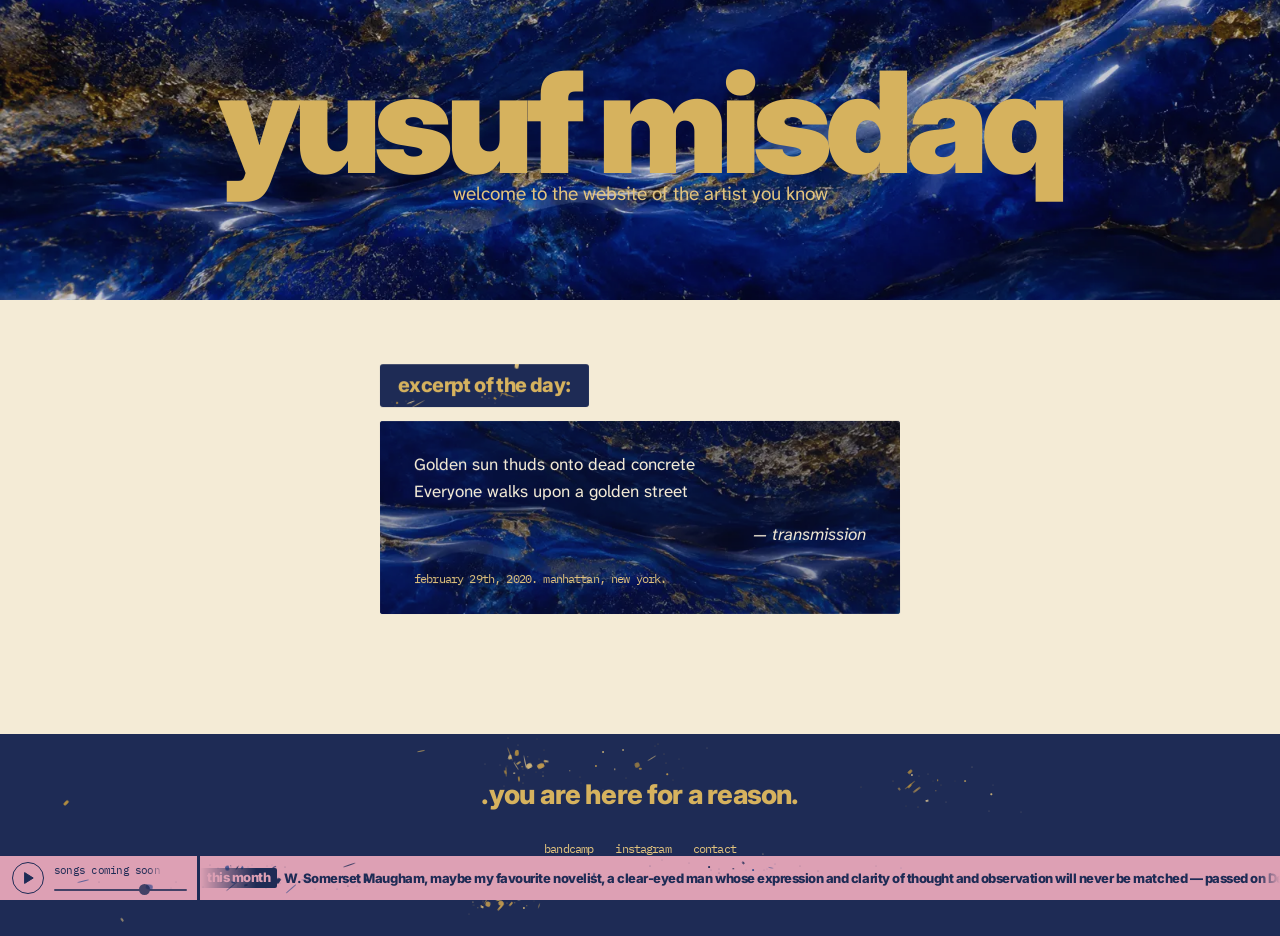
==== index.html @ 58c17336 "Add files via upload" ====
<!doctype html>
<html lang="en">
<head>
<meta charset="utf-8">
<meta name="viewport" content="width=device-width, initial-scale=1">
<title>yusuf misdaq</title>
<link rel="stylesheet" href="https://fonts.googleapis.com/css2?family=Inter:wght@800;900&amp;display=swap">
<link rel="stylesheet" href="https://fonts.googleapis.com/css2?family=IBM+Plex+Mono:wght@400;500&amp;display=swap">
<link rel="stylesheet" href="https://fonts.googleapis.com/css2?family=Atkinson+Hyperlegible+Next:wght@400;600&amp;display=swap">
<link rel="stylesheet" href="https://fonts.googleapis.com/css2?family=Atkinson+Hyperlegible:wght@400;700&amp;display=swap">
<style>
body{margin:0;background:#F4EBD6}
a{color:#1E2B55}a:hover{color:#2E4A8C}
.lapis{position:relative;overflow:hidden;background:#1E2B55}
.fx{position:absolute;top:0;right:0;bottom:0;left:0;pointer-events:none}
.fk{position:absolute;display:block}
.above{position:relative;z-index:1}
.ph::before{content:"";position:absolute;top:0;right:0;bottom:0;left:0;background-size:cover;background-repeat:no-repeat;background-position:var(--bp,50% 50%);z-index:0}
.ph::after{content:"";position:absolute;top:0;right:0;bottom:0;left:0;background:rgba(14,20,48,var(--dim,.3));z-index:0}
.ph-1::before{background-image:url(media/images/portrait-1.webp)}
.ph-2::before{background-image:url(media/images/portrait-2.webp)}
.ph-flip::before{transform:rotate(180deg)}
.ph-mx::before{transform:scaleX(-1)}
.ph-my::before{transform:scaleY(-1)}
.ph-zoom::before{background-size:var(--bs) auto}
.poemlink{text-decoration:none;color:#F4EBD6;transition:box-shadow .3s ease}
.poemlink::after{transition:background .3s ease}
.poemlink:hover,.poemlink:focus-visible{color:#F4EBD6;box-shadow:0 0 0 2px #D6B25E,0 0 30px rgba(214,178,94,.45)}
.poemlink:hover::after,.poemlink:focus-visible::after{background:rgba(14,20,48,.25)}
.poemlink:focus-visible{outline:none}
.fcall{font-family:Inter,'Helvetica Neue',Arial,sans-serif;font-weight:800;font-size:27px;letter-spacing:-0.03em;color:#D6B25E;text-transform:lowercase;text-align:center;margin:0}
.foot{margin-top:120px;border-radius:0;padding:44px 44px 80px;color:#F4EBD6;display:flex;flex-direction:column;gap:30px}
.frow{display:flex;flex-wrap:wrap;justify-content:space-between;align-items:flex-end;gap:24px}
.flab{font-family:Inter,'Helvetica Neue',Arial,sans-serif;font-weight:800;font-size:22px;letter-spacing:-0.03em;color:#D6B25E;text-transform:lowercase;margin:0 0 12px}
.fform{display:flex;flex-wrap:wrap;gap:10px;max-width:460px}
.fld{flex:1 1 220px;min-width:0;min-height:44px;box-sizing:border-box;border:1.5px solid #E3C47E;background:transparent;color:#F4EBD6;border-radius:999px;padding:11px 18px;font-family:'Atkinson Hyperlegible Next','Atkinson Hyperlegible',Verdana,sans-serif;font-size:15px}
.fld::placeholder{color:rgba(244,235,214,.7)}
.fbtn{min-height:44px;border:none;border-radius:999px;padding:11px 22px;background:#D6B25E;color:#1E2B55;font-family:'Atkinson Hyperlegible Next','Atkinson Hyperlegible',Verdana,sans-serif;font-size:15px;cursor:pointer;text-transform:lowercase}
.flinks{display:flex;flex-wrap:wrap;gap:6px 22px;font-family:'IBM Plex Mono',ui-monospace,monospace;font-size:12px;letter-spacing:-0.07em;text-transform:lowercase}
.flinks a{color:#E3C47E;text-underline-offset:4px}.flinks a:hover{color:#F4EBD6}
.fsig{font-family:'IBM Plex Mono',ui-monospace,monospace;font-size:12px;letter-spacing:-0.07em;color:#E3C47E;text-transform:lowercase}
.ph .fx{display:none}
.namelink{display:flex;align-items:center;justify-content:center;text-decoration:none;min-height:300px;padding:40px 24px;box-sizing:border-box;border-radius:0;width:100%}
.namelink:focus-visible{outline:2px solid #D6B25E;outline-offset:-6px}
.nm{font-family:Inter,'Helvetica Neue',Arial,sans-serif;font-weight:900;font-size:clamp(56px,11vw,150px);line-height:.88;letter-spacing:-0.05em;color:#D6B25E;text-transform:lowercase;text-align:center;transition:color .3s ease}
.tag{display:block;margin-top:-2px;font-family:'Atkinson Hyperlegible Next','Atkinson Hyperlegible',Verdana,sans-serif;font-weight:400;font-size:clamp(14px,1.6vw,19px);line-height:1.2;color:#E3C47E;text-transform:lowercase;text-align:center}
.namelink:hover .nm,.namelink:focus-visible .nm{color:#EED39A}
.enter{display:block;margin-top:18px;font-family:'IBM Plex Mono',ui-monospace,monospace;font-size:12px;letter-spacing:-0.07em;color:#E3C47E;text-transform:lowercase;text-align:center;opacity:0;transition:opacity .3s ease}
.namelink:hover .enter,.namelink:focus-visible .enter{opacity:1}
@media (hover: none){.enter{opacity:1}}
@keyframes drop{from{opacity:0;transform:translateY(-14px) rotate(var(--r))}to{opacity:1;transform:translateY(0) rotate(var(--r))}}
.stack{width:min(520px,100%);margin:64px auto 0;transform:rotate(var(--r));animation:drop .6s ease .3s both}
.eod{display:inline-block;margin:0 0 10px;padding:11px 18px 12px;border-radius:3px;font-family:Inter,'Helvetica Neue',Arial,sans-serif;font-weight:800;font-size:20px;line-height:1;letter-spacing:-0.03em;color:#D6B25E;text-transform:lowercase}
.poem{display:block;width:100%;box-sizing:border-box;padding:30px 34px 28px;border-radius:3px;color:#F4EBD6}
.pt{font-family:'Atkinson Hyperlegible Next','Atkinson Hyperlegible',Verdana,sans-serif;font-weight:400;font-style:italic;font-size:17px;line-height:1.6;text-transform:lowercase;margin:16px 0 0;text-align:right}
.pb{font-family:'Atkinson Hyperlegible Next','Atkinson Hyperlegible',Verdana,sans-serif;font-size:17px;line-height:1.6;white-space:pre-wrap;margin:0}
.pm{display:flex;flex-wrap:wrap;justify-content:space-between;gap:8px 20px;margin-top:22px;font-family:'IBM Plex Mono',ui-monospace,monospace;font-size:12px;letter-spacing:-0.07em;color:#E3C47E;text-transform:lowercase}
.pm a{color:#E3C47E;text-underline-offset:4px}
.pm a:hover{color:#F4EBD6}
.sunwrap{position:relative}
.rays{position:absolute;top:50%;margin-top:-80px;overflow:visible;filter:url(#raypix)}
.rays-l{left:-124px}.rays-r{right:-124px}
.ray{stroke:#1E2B55;stroke-width:6;stroke-linecap:round;opacity:0;animation:flash 2s step-end infinite}
@keyframes flash{0%{opacity:1}50%{opacity:0}100%{opacity:0}}
@media (max-width: 720px){.rays{display:none}}
@media (prefers-reduced-motion: reduce){.stack{animation:none}.ray{animation:none;opacity:1}}
.strip{position:fixed;left:0;right:0;bottom:0;z-index:50;height:44px;display:flex;align-items:center;background:var(--sbg);color:var(--sfg);box-shadow:0 -1px 0 var(--sline)}
.s-lapis{--sbg:#1E2B55;--sfg:#F4EBD6;--slab:#D6B25E;--sacc:#D6B25E;--sline:rgba(214,178,94,.35);--spill:#1E2B55}
.s-red{--sbg:#9E2A22;--sfg:#F4EBD6;--slab:#EED39A;--sacc:#EED39A;--sline:rgba(30,43,85,.5);--spill:#9E2A22}
.s-gold{--sbg:#D6B25E;--sfg:#1E2B55;--slab:#1E2B55;--sacc:#1E2B55;--sline:rgba(30,43,85,.45);--spill:#D6B25E}
.s-pink{--sbg:#DDA0B4;--sfg:#1E2B55;--slab:#1E2B55;--sacc:#1E2B55;--sline:rgba(30,43,85,.4);--spill:#DDA0B4;--sbar:#1E2B55}
.s-lapis,.s-red{--sbar:#D6B25E}.s-gold{--sbar:#1E2B55}
.s-gold .fx{display:none}
.s-red .fk{opacity:.55 !important}
.player{flex:0 0 auto;width:clamp(200px,14%,260px);border-right:3px solid var(--sbar);display:flex;align-items:center;gap:10px;padding:0 10px 0 12px;box-sizing:border-box;height:100%}
.pp{flex:0 0 auto;width:32px;height:32px;border:1.5px solid var(--sacc);border-radius:50%;background:transparent;display:flex;align-items:center;justify-content:center;cursor:pointer;padding:0;color:var(--sacc)}
.pp:hover,.pp:focus-visible{background:rgba(255,255,255,.12);outline:none}
.pp svg{display:block}
.pmeta{min-width:0;flex:1 1 auto;display:flex;flex-direction:column;gap:5px}
.song{display:block;width:100%;overflow:hidden;white-space:nowrap;-webkit-mask-image:linear-gradient(to right,#000 85%,transparent);mask-image:linear-gradient(to right,#000 85%,transparent)}
.songin{display:inline-block;font-family:'IBM Plex Mono',ui-monospace,monospace;font-size:11px;letter-spacing:-0.07em;color:var(--slab);text-transform:lowercase;line-height:1.1;will-change:transform}
.songin i{font-style:normal;padding:0 14px}
.songin b{font-weight:inherit}
.songin[data-short] .dup{display:none}
.song{max-width:110px}
.vol{-webkit-appearance:none;appearance:none;width:100%;height:14px;margin:0;background:transparent;cursor:pointer}
.vol::-webkit-slider-runnable-track{height:2px;background:var(--sacc);opacity:.8;border-radius:2px}
.vol::-moz-range-track{height:2px;background:var(--sacc);border-radius:2px}
.vol::-webkit-slider-thumb{-webkit-appearance:none;width:11px;height:11px;margin-top:-4.5px;border-radius:50%;background:var(--sacc);border:none}
.vol::-moz-range-thumb{width:11px;height:11px;border-radius:50%;background:var(--sacc);border:none}
.vol:focus-visible{outline:1px solid var(--sacc);outline-offset:2px}
.tick{flex:1 1 auto;min-width:0;height:100%;overflow:hidden;display:flex;align-items:center;cursor:default;-webkit-mask-image:linear-gradient(to right,transparent,#000 56px,#000 calc(100% - 22px),transparent);mask-image:linear-gradient(to right,transparent,#000 56px,#000 calc(100% - 22px),transparent)}
.track{display:flex;flex:0 0 auto;width:max-content;will-change:transform}
.ti{display:inline-flex;align-items:center;gap:7px;white-space:nowrap;padding-right:20px;font-family:Inter,'Helvetica Neue',Arial,sans-serif;font-weight:800;letter-spacing:-0.03em}
.ti::after{content:"\2726";color:var(--sacc);font-size:10px;padding-left:11px}
.tl,.tt{display:block;line-height:1}
.tl{font-weight:800;font-size:13px;color:var(--slab)}
.tt{font-size:13px;color:var(--sfg)}
a.tt{text-decoration:underline;text-decoration-thickness:1.5px;text-decoration-color:var(--sacc);text-underline-offset:4px}
a.tt:hover,a.tt:focus-visible{opacity:.8;outline:none}
.tmoon .tl{font-size:15px;line-height:1}
.tday .tl{color:var(--spill);background:var(--slab);padding:3px 7px 4px;border-radius:2px}
@media (max-width: 720px){.player{width:auto;padding-right:6px;gap:8px}.pmeta{width:84px;flex:0 0 84px}.vol{display:none}}
</style>
</head>
<body>
<div id="app"></div>
<noscript><p style="font-family:sans-serif;padding:24px">this site needs javascript turned on.</p></noscript>
<script type="module" src="assets/js/index.js"></script>
</body>
</html>
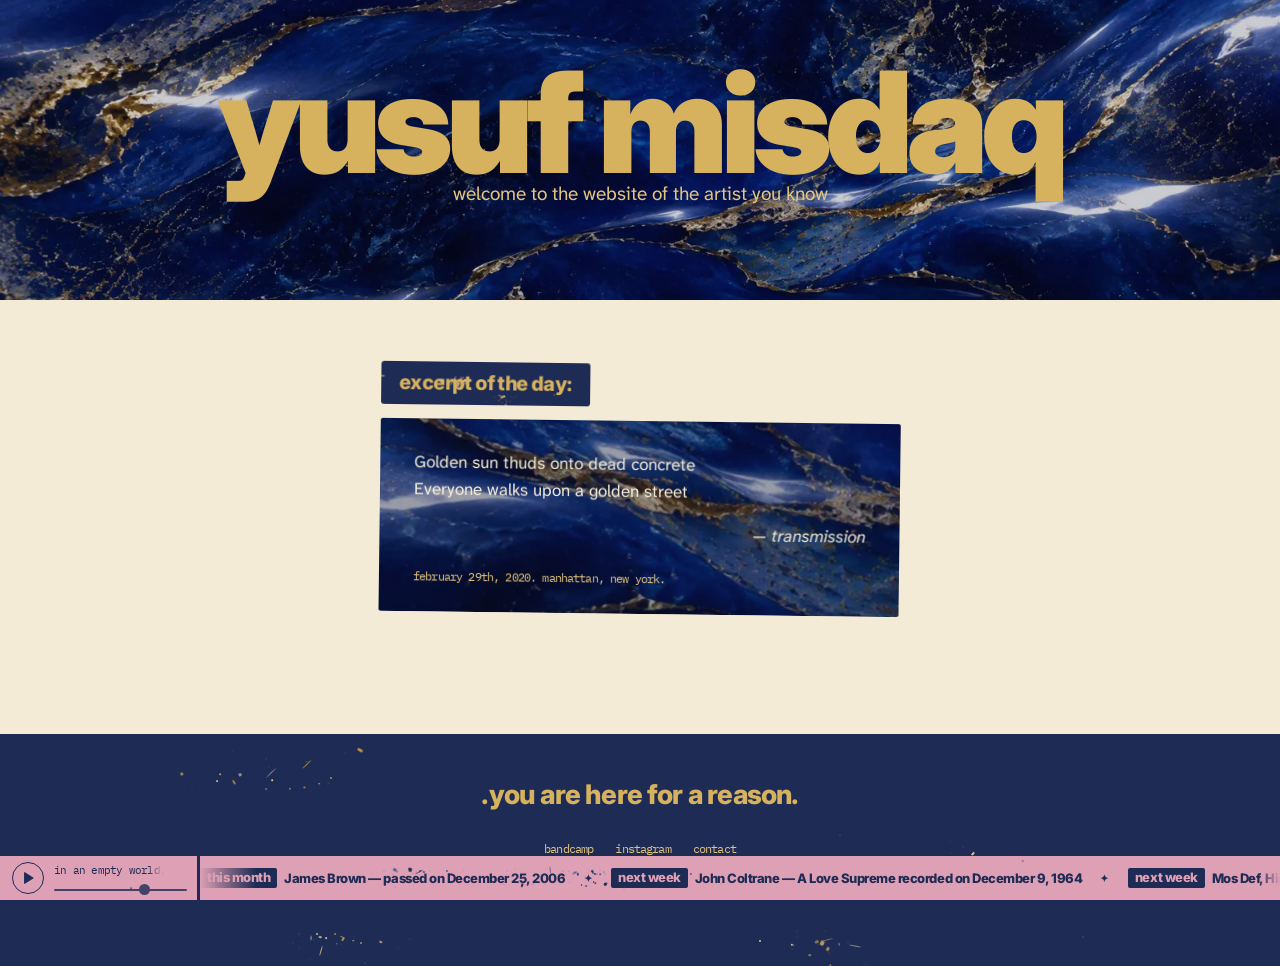
==== commit 496406f6: "iPhone fix: strip reaches the screen edge, footer clears the strip - strip extends behind Safari's t" ====
--- a/index.html
+++ b/index.html
@@ -2,7 +2,8 @@
 <html lang="en">
 <head>
 <meta charset="utf-8">
-<meta name="viewport" content="width=device-width, initial-scale=1">
+<meta name="viewport" content="width=device-width, initial-scale=1, viewport-fit=cover">
+<meta name="theme-color" content="#F4EBD6">
 <title>yusuf misdaq</title>
 <link rel="stylesheet" href="https://fonts.googleapis.com/css2?family=Inter:wght@800;900&amp;display=swap">
 <link rel="stylesheet" href="https://fonts.googleapis.com/css2?family=IBM+Plex+Mono:wght@400;500&amp;display=swap">
@@ -101,6 +102,16 @@
 .tmoon .tl{font-size:15px;line-height:1}
 .tday .tl{color:var(--spill);background:var(--slab);padding:3px 7px 4px;border-radius:2px}
 @media (max-width: 720px){.player{width:auto;padding-right:6px;gap:8px}.pmeta{width:84px;flex:0 0 84px}.vol{display:none}}
+html{background:#F4EBD6}
+.strip{box-sizing:border-box;height:calc(44px + env(safe-area-inset-bottom));padding-bottom:env(safe-area-inset-bottom)}
+.foot{padding-bottom:calc(110px + env(safe-area-inset-bottom)) !important}
+@media (max-width: 760px){
+.foot{padding-bottom:calc(190px + env(safe-area-inset-bottom)) !important}
+html[data-strip="top"] .strip{top:0;bottom:auto;height:calc(44px + env(safe-area-inset-top));padding-top:env(safe-area-inset-top);padding-bottom:0;box-shadow:0 1px 0 var(--sline)}
+html[data-strip="top"] body{padding-top:calc(44px + env(safe-area-inset-top))}
+html[data-strip="top"] .foot,html[data-strip="end"] .foot{padding-bottom:calc(36px + env(safe-area-inset-bottom)) !important}
+html[data-strip="end"] .strip{position:relative;height:auto;min-height:44px;padding-bottom:env(safe-area-inset-bottom)}
+}
 </style>
 </head>
 <body>
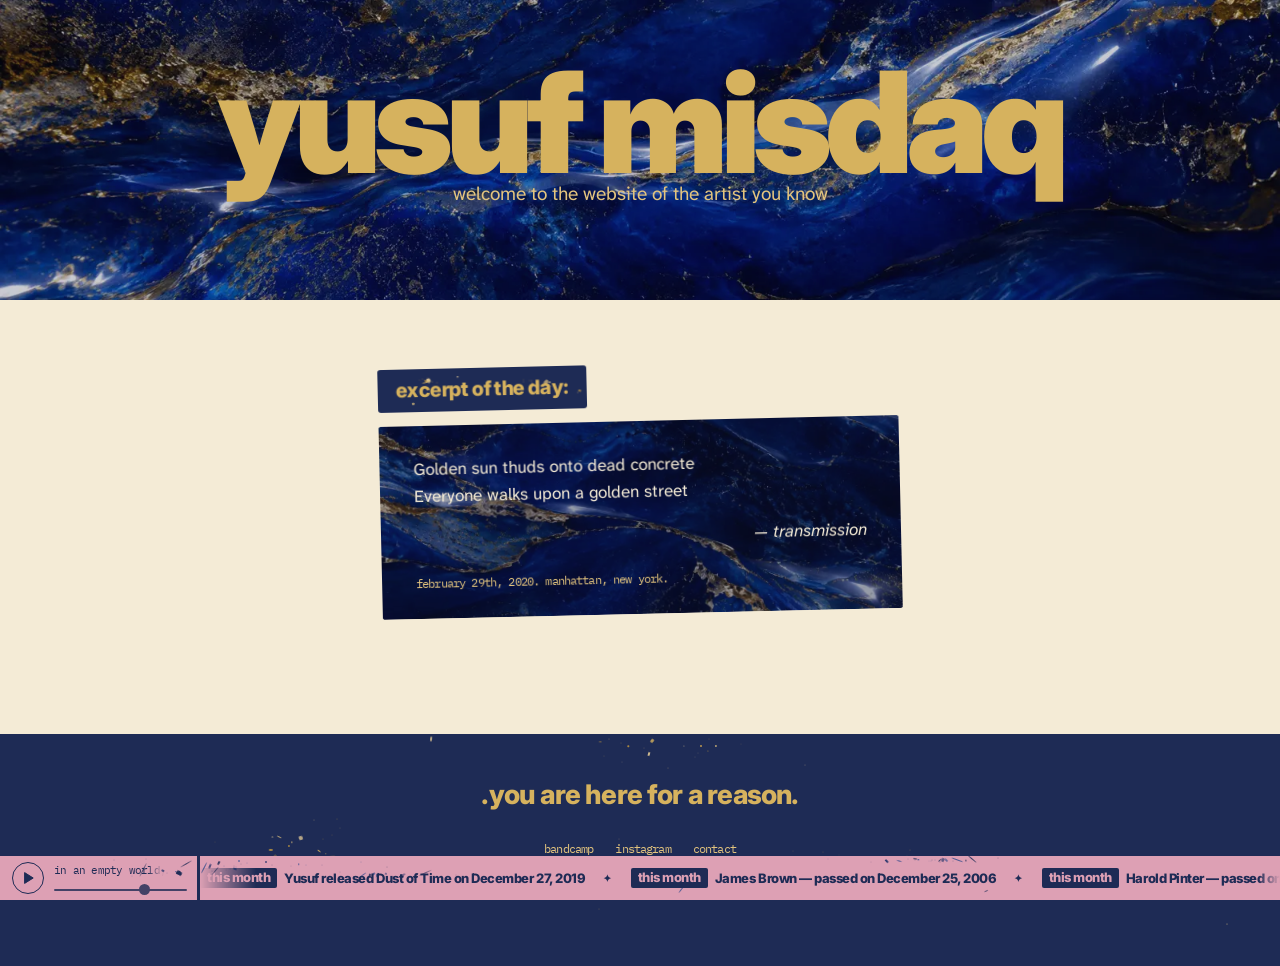
==== commit cde397df: "iPhone: keep Safari's toolbar cream under the strip, slimmer name banner on phones - strip colour dr" ====
--- a/index.html
+++ b/index.html
@@ -103,7 +103,12 @@
 .tday .tl{color:var(--spill);background:var(--slab);padding:3px 7px 4px;border-radius:2px}
 @media (max-width: 720px){.player{width:auto;padding-right:6px;gap:8px}.pmeta{width:84px;flex:0 0 84px}.vol{display:none}}
 html{background:#F4EBD6}
-.strip{box-sizing:border-box;height:calc(44px + env(safe-area-inset-bottom));padding-bottom:env(safe-area-inset-bottom)}
+/* iPhone Safari tints its toolbar from a fixed bar's own background colour; drawing the colour on a pseudo-element
+   keeps the strip pink while the toolbar area below stays cream */
+.strip{background:transparent !important}
+.strip::before{content:"";position:absolute;top:0;right:0;bottom:0;left:0;background:var(--sbg);z-index:-1}
+.namelink{min-height:300px}
+@media (max-width: 760px){.namelink{min-height:0;padding:40px 20px 34px}}
 .foot{padding-bottom:calc(110px + env(safe-area-inset-bottom)) !important}
 @media (max-width: 760px){
 .foot{padding-bottom:calc(190px + env(safe-area-inset-bottom)) !important}
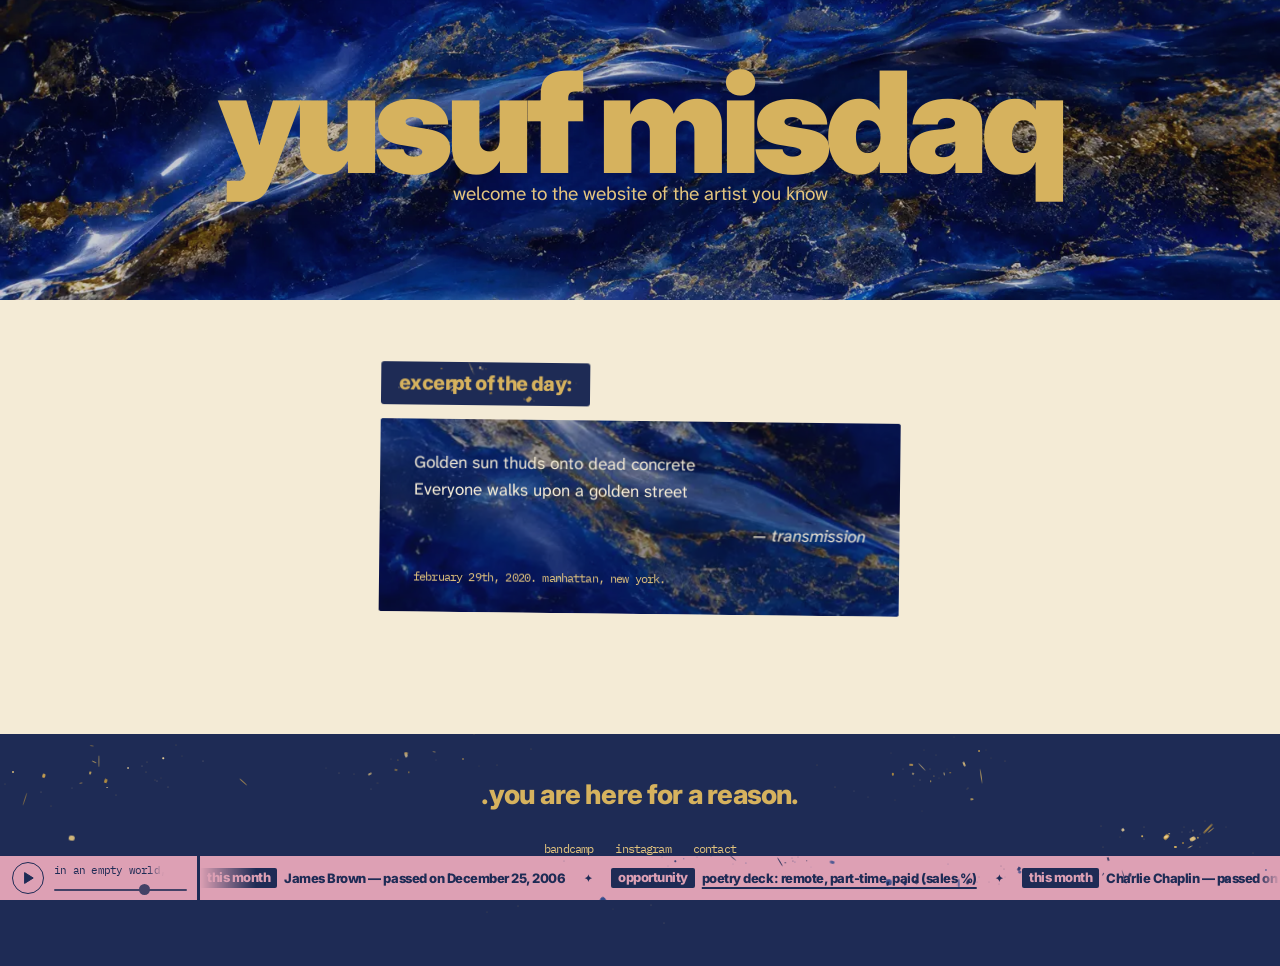
==== commit 43953ec0: "Phones: the strip sits under the name banner as part of the page Safari's floating toolbar owns the " ====
--- a/index.html
+++ b/index.html
@@ -111,11 +111,12 @@
 @media (max-width: 760px){.namelink{min-height:0;padding:40px 20px 34px}}
 .foot{padding-bottom:calc(110px + env(safe-area-inset-bottom)) !important}
 @media (max-width: 760px){
-.foot{padding-bottom:calc(190px + env(safe-area-inset-bottom)) !important}
-html[data-strip="top"] .strip{top:0;bottom:auto;height:calc(44px + env(safe-area-inset-top));padding-top:env(safe-area-inset-top);padding-bottom:0;box-shadow:0 1px 0 var(--sline)}
-html[data-strip="top"] body{padding-top:calc(44px + env(safe-area-inset-top))}
-html[data-strip="top"] .foot,html[data-strip="end"] .foot{padding-bottom:calc(36px + env(safe-area-inset-bottom)) !important}
-html[data-strip="end"] .strip{position:relative;height:auto;min-height:44px;padding-bottom:env(safe-area-inset-bottom)}
+/* phones: Safari's floating toolbar owns the bottom of the screen, so the strip joins the page instead of floating:
+   it sits directly under the name banner, the same slim band as on desktop */
+#app > div > *{order:2}
+#app > div > .namelink{order:0}
+#app > div > .strip{order:1;position:relative;bottom:auto;left:auto;right:auto;z-index:2}
+.foot{padding-bottom:calc(36px + env(safe-area-inset-bottom)) !important}
 }
 </style>
 </head>
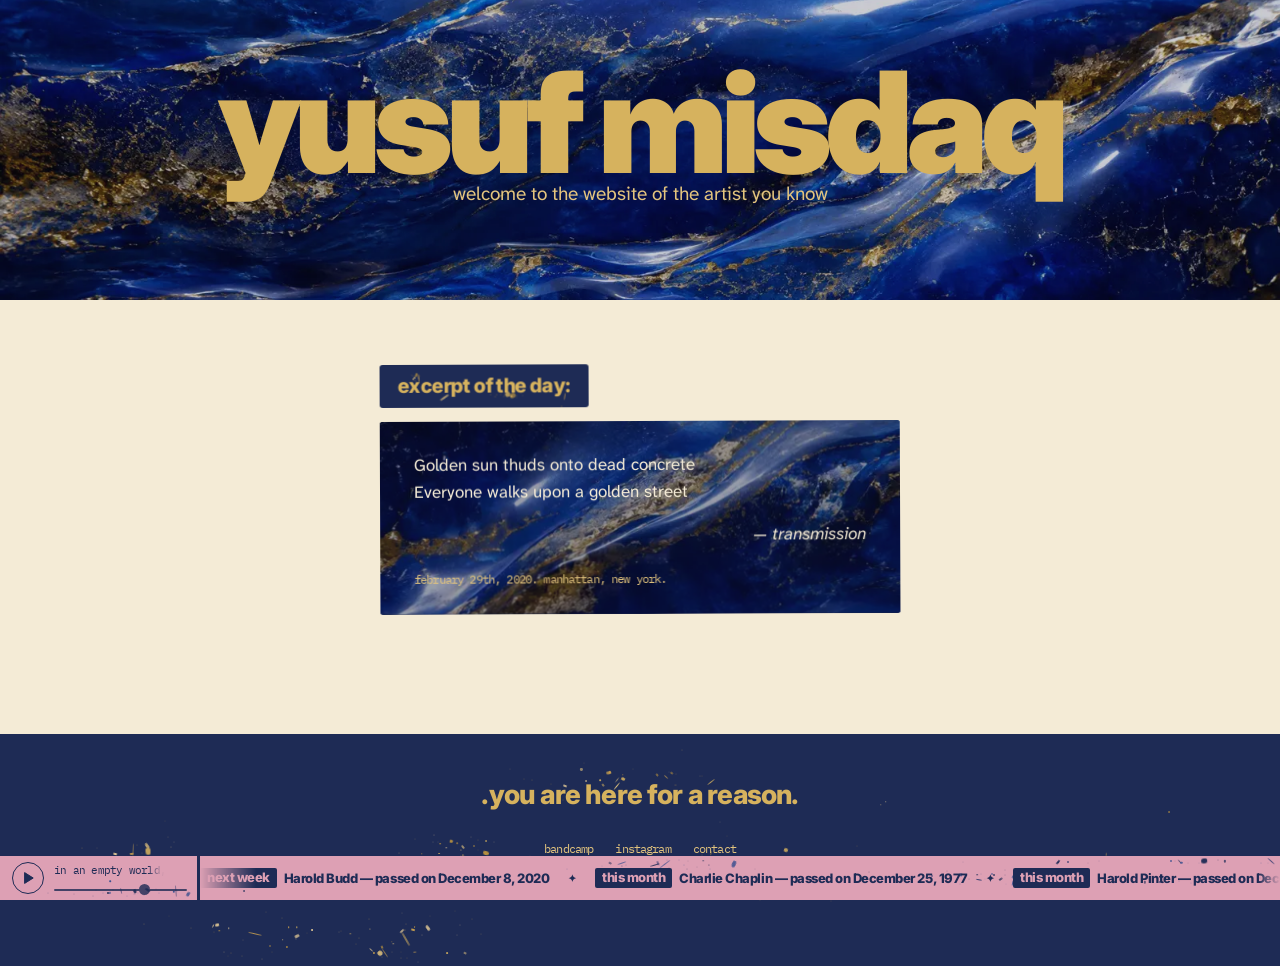
==== commit b7f364bf: "Phones: strip sits just above the footer Co-Authored-By: Claude Opus 5.5 <noreply@anthropic.com> Cla" ====
--- a/index.html
+++ b/index.html
@@ -112,10 +112,11 @@
 .foot{padding-bottom:calc(110px + env(safe-area-inset-bottom)) !important}
 @media (max-width: 760px){
 /* phones: Safari's floating toolbar owns the bottom of the screen, so the strip joins the page instead of floating:
-   it sits directly under the name banner, the same slim band as on desktop */
-#app > div > *{order:2}
+   it sits directly above the footer, the same slim band as on desktop */
+#app > div > *{order:1}
 #app > div > .namelink{order:0}
-#app > div > .strip{order:1;position:relative;bottom:auto;left:auto;right:auto;z-index:2}
+#app > div > .strip{order:2;position:relative;bottom:auto;left:auto;right:auto;z-index:2;margin-top:110px}
+#app > div > .foot{order:3;margin-top:0 !important}
 .foot{padding-bottom:calc(36px + env(safe-area-inset-bottom)) !important}
 }
 </style>
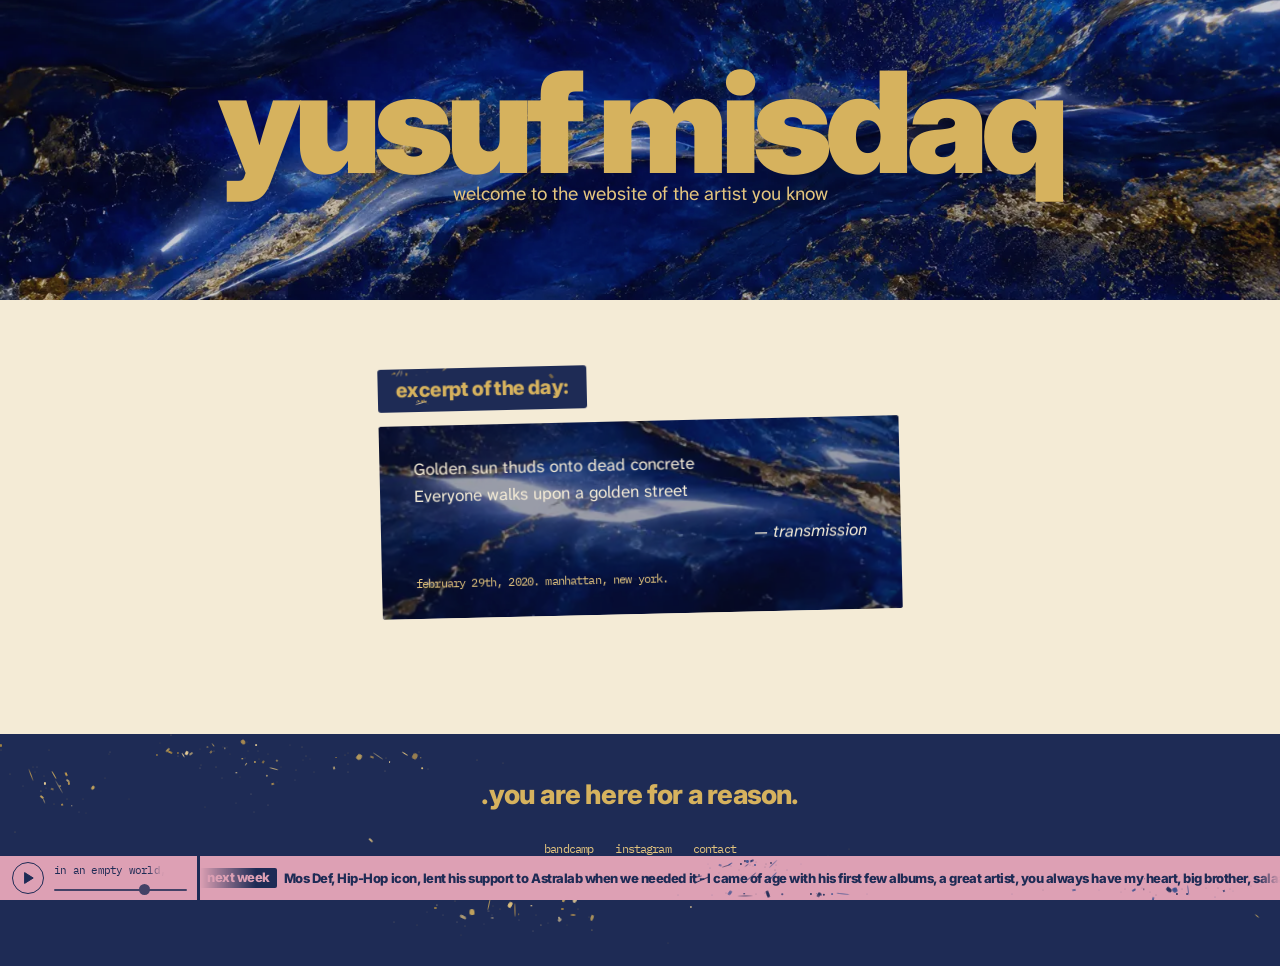
==== commit f9abe734: "Phones: no music until play is pressed; indigo below the footer - on touch screens the player no lon" ====
--- a/index.html
+++ b/index.html
@@ -4,6 +4,7 @@
 <meta charset="utf-8">
 <meta name="viewport" content="width=device-width, initial-scale=1, viewport-fit=cover">
 <meta name="theme-color" content="#F4EBD6">
+<style>html{background:#1E2B55}</style>
 <title>yusuf misdaq</title>
 <link rel="stylesheet" href="https://fonts.googleapis.com/css2?family=Inter:wght@800;900&amp;display=swap">
 <link rel="stylesheet" href="https://fonts.googleapis.com/css2?family=IBM+Plex+Mono:wght@400;500&amp;display=swap">
@@ -102,7 +103,7 @@
 .tmoon .tl{font-size:15px;line-height:1}
 .tday .tl{color:var(--spill);background:var(--slab);padding:3px 7px 4px;border-radius:2px}
 @media (max-width: 720px){.player{width:auto;padding-right:6px;gap:8px}.pmeta{width:84px;flex:0 0 84px}.vol{display:none}}
-html{background:#F4EBD6}
+html{background:#1E2B55}
 /* iPhone Safari tints its toolbar from a fixed bar's own background colour; drawing the colour on a pseudo-element
    keeps the strip pink while the toolbar area below stays cream */
 .strip{background:transparent !important}
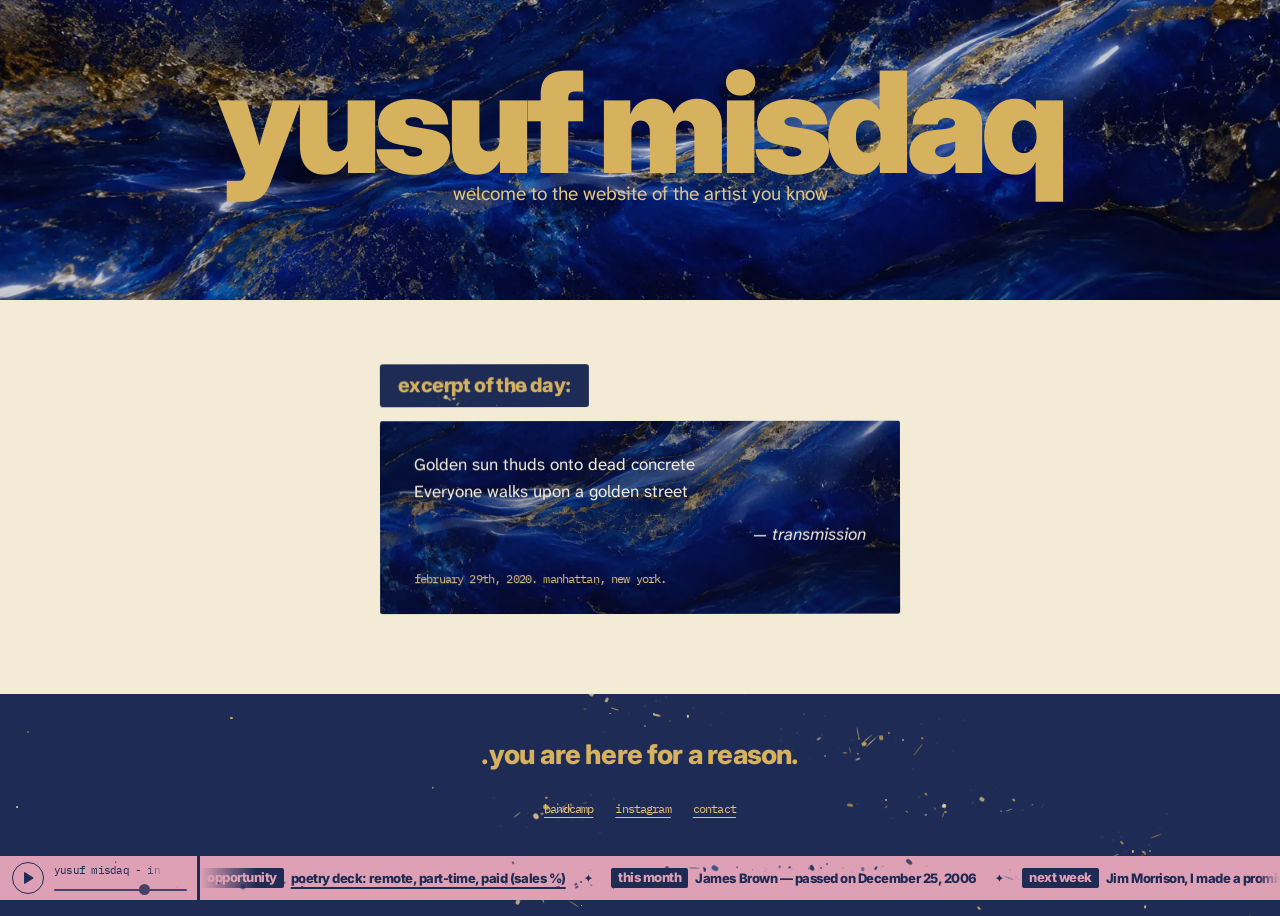
==== commit d94ef6fc: "Keep the music strip and footer on every page; pages swap without reloading so the music never stops" ====
--- a/index.html
+++ b/index.html
@@ -4,13 +4,14 @@
 <meta charset="utf-8">
 <meta name="viewport" content="width=device-width, initial-scale=1, viewport-fit=cover">
 <meta name="theme-color" content="#F4EBD6">
-<style>html{background:#1E2B55}</style>
 <title>yusuf misdaq</title>
-<link rel="stylesheet" href="https://fonts.googleapis.com/css2?family=Inter:wght@800;900&amp;display=swap">
+<link rel="stylesheet" href="https://fonts.googleapis.com/css2?family=Inter:wght@400;800;900&amp;display=swap">
 <link rel="stylesheet" href="https://fonts.googleapis.com/css2?family=IBM+Plex+Mono:wght@400;500&amp;display=swap">
 <link rel="stylesheet" href="https://fonts.googleapis.com/css2?family=Atkinson+Hyperlegible+Next:wght@400;600&amp;display=swap">
 <link rel="stylesheet" href="https://fonts.googleapis.com/css2?family=Atkinson+Hyperlegible:wght@400;700&amp;display=swap">
-<style>
+<link rel="stylesheet" href="https://fonts.googleapis.com/css2?family=Aref+Ruqaa:wght@700&amp;family=Vazirmatn:wght@700&amp;display=swap">
+<link rel="stylesheet" href="assets/css/shell.css">
+<style id="page-css">
 body{margin:0;background:#F4EBD6}
 a{color:#1E2B55}a:hover{color:#2E4A8C}
 .lapis{position:relative;overflow:hidden;background:#1E2B55}
@@ -123,8 +124,8 @@
 </style>
 </head>
 <body>
-<div id="app"></div>
+<div id="shell"><div id="app"></div><div id="strip"></div><div id="foot"></div></div>
 <noscript><p style="font-family:sans-serif;padding:24px">this site needs javascript turned on.</p></noscript>
-<script type="module" src="assets/js/index.js"></script>
+<script type="module" src="assets/js/app.js" data-page="assets/js/index.js"></script>
 </body>
 </html>
--- a/assets/css/shell.css
+++ b/assets/css/shell.css
@@ -0,0 +1,67 @@
+/* the shell around every page: base colours, the music/news strip and the footer. pages bring their own styles. */
+html{background:#1E2B55}
+body{margin:0;background:#F4EBD6}
+a{color:#1E2B55}a:hover{color:#2E4A8C}
+#shell{min-height:100vh;display:flex;flex-direction:column;background:#F4EBD6}
+#app{flex:1 0 auto;display:flex;flex-direction:column}
+#app > div{min-height:0 !important;flex:1 0 auto}
+.lapis{position:relative;overflow:hidden;background:#1E2B55}
+.fx{position:absolute;top:0;right:0;bottom:0;left:0;pointer-events:none}
+.fk{position:absolute;display:block}
+.above{position:relative;z-index:1}
+
+/* footer */
+#foot{margin-top:80px}
+#foot .foot{margin:0 !important;border-radius:0;padding:44px 44px calc(100px + env(safe-area-inset-bottom)) !important;color:#F4EBD6;display:flex;flex-direction:column;gap:30px}
+.fcall{font-family:Inter,'Helvetica Neue',Arial,sans-serif;font-weight:800;font-size:27px;letter-spacing:-0.03em;color:#D6B25E;text-transform:lowercase;text-align:center;margin:0}
+.flinks{display:flex;flex-wrap:wrap;gap:6px 22px;font-family:'IBM Plex Mono',ui-monospace,monospace;font-size:12px;letter-spacing:-0.07em;text-transform:lowercase}
+.flinks a{color:#E3C47E;text-underline-offset:4px}.flinks a:hover{color:#F4EBD6}
+
+/* the strip: fixed along the bottom on computers */
+#strip .strip{position:fixed;left:0;right:0;bottom:0;z-index:50;height:44px;display:flex;align-items:center;background:var(--sbg);color:var(--sfg);box-shadow:0 -1px 0 var(--sline)}
+#strip .s-lapis{--sbg:#1E2B55;--sfg:#F4EBD6;--slab:#D6B25E;--sacc:#D6B25E;--sline:rgba(214,178,94,.35);--spill:#1E2B55}
+#strip .s-red{--sbg:#9E2A22;--sfg:#F4EBD6;--slab:#EED39A;--sacc:#EED39A;--sline:rgba(30,43,85,.5);--spill:#9E2A22}
+#strip .s-gold{--sbg:#D6B25E;--sfg:#1E2B55;--slab:#1E2B55;--sacc:#1E2B55;--sline:rgba(30,43,85,.45);--spill:#D6B25E}
+#strip .s-pink{--sbg:#DDA0B4;--sfg:#1E2B55;--slab:#1E2B55;--sacc:#1E2B55;--sline:rgba(30,43,85,.4);--spill:#DDA0B4;--sbar:#1E2B55}
+#strip .s-lapis,#strip .s-red{--sbar:#D6B25E}#strip .s-gold{--sbar:#1E2B55}
+#strip .s-gold .fx{display:none}
+#strip .s-red .fk{opacity:.55 !important}
+#strip .player{flex:0 0 auto;width:clamp(200px,14%,260px);border-right:3px solid var(--sbar);display:flex;align-items:center;gap:10px;padding:0 10px 0 12px;box-sizing:border-box;height:100%}
+#strip .pp{flex:0 0 auto;width:32px;height:32px;border:1.5px solid var(--sacc);border-radius:50%;background:transparent;display:flex;align-items:center;justify-content:center;cursor:pointer;padding:0;color:var(--sacc)}
+#strip .pp:hover,#strip .pp:focus-visible{background:rgba(255,255,255,.12);outline:none}
+#strip .pp svg{display:block}
+#strip .pmeta{min-width:0;flex:1 1 auto;display:flex;flex-direction:column;gap:5px}
+#strip .song{display:block;width:100%;overflow:hidden;white-space:nowrap;-webkit-mask-image:linear-gradient(to right,#000 85%,transparent);mask-image:linear-gradient(to right,#000 85%,transparent)}
+#strip .songin{display:inline-block;font-family:'IBM Plex Mono',ui-monospace,monospace;font-size:11px;letter-spacing:-0.07em;color:var(--slab);text-transform:lowercase;line-height:1.1;will-change:transform}
+#strip .songin i{font-style:normal;padding:0 14px}
+#strip .songin b{font-weight:inherit}
+#strip .songin[data-short] .dup{display:none}
+#strip .song{max-width:110px}
+#strip .vol{-webkit-appearance:none;appearance:none;width:100%;height:14px;margin:0;background:transparent;cursor:pointer}
+#strip .vol::-webkit-slider-runnable-track{height:2px;background:var(--sacc);opacity:.8;border-radius:2px}
+#strip .vol::-moz-range-track{height:2px;background:var(--sacc);border-radius:2px}
+#strip .vol::-webkit-slider-thumb{-webkit-appearance:none;width:11px;height:11px;margin-top:-4.5px;border-radius:50%;background:var(--sacc);border:none}
+#strip .vol::-moz-range-thumb{width:11px;height:11px;border-radius:50%;background:var(--sacc);border:none}
+#strip .vol:focus-visible{outline:1px solid var(--sacc);outline-offset:2px}
+#strip .tick{flex:1 1 auto;min-width:0;height:100%;overflow:hidden;display:flex;align-items:center;cursor:default;-webkit-mask-image:linear-gradient(to right,transparent,#000 56px,#000 calc(100% - 22px),transparent);mask-image:linear-gradient(to right,transparent,#000 56px,#000 calc(100% - 22px),transparent)}
+#strip .track{display:flex;flex:0 0 auto;width:max-content;will-change:transform}
+#strip .ti{display:inline-flex;align-items:center;gap:7px;white-space:nowrap;padding-right:20px;font-family:Inter,'Helvetica Neue',Arial,sans-serif;font-weight:800;letter-spacing:-0.03em}
+#strip .ti::after{content:"\2726";color:var(--sacc);font-size:10px;padding-left:11px}
+#strip .tl,#strip .tt{display:block;line-height:1}
+#strip .tl{font-weight:800;font-size:13px;color:var(--slab)}
+#strip .tt{font-size:13px;color:var(--sfg)}
+#strip a.tt{text-decoration:underline;text-decoration-thickness:1.5px;text-decoration-color:var(--sacc);text-underline-offset:4px}
+#strip a.tt:hover,#strip a.tt:focus-visible{opacity:.8;outline:none}
+#strip .tmoon .tl{font-size:15px;line-height:1}
+#strip .tday .tl{color:var(--spill);background:var(--slab);padding:3px 7px 4px;border-radius:2px}
+@media (max-width: 720px){#strip .player{width:auto;padding-right:6px;gap:8px}#strip .pmeta{width:84px;flex:0 0 84px}#strip .vol{display:none}}
+#strip .strip{background:transparent !important}
+#strip .strip::before{content:"";position:absolute;top:0;right:0;bottom:0;left:0;background:var(--sbg);z-index:-1}
+
+/* phones: Safari's floating toolbar owns the bottom edge, so the strip sits in the page just above the footer */
+@media (max-width: 760px){
+#strip{margin-top:80px}
+#strip .strip{position:relative;left:auto;right:auto;bottom:auto;z-index:2}
+#foot{margin-top:0}
+#foot .foot{padding-bottom:calc(36px + env(safe-area-inset-bottom)) !important}
+}
